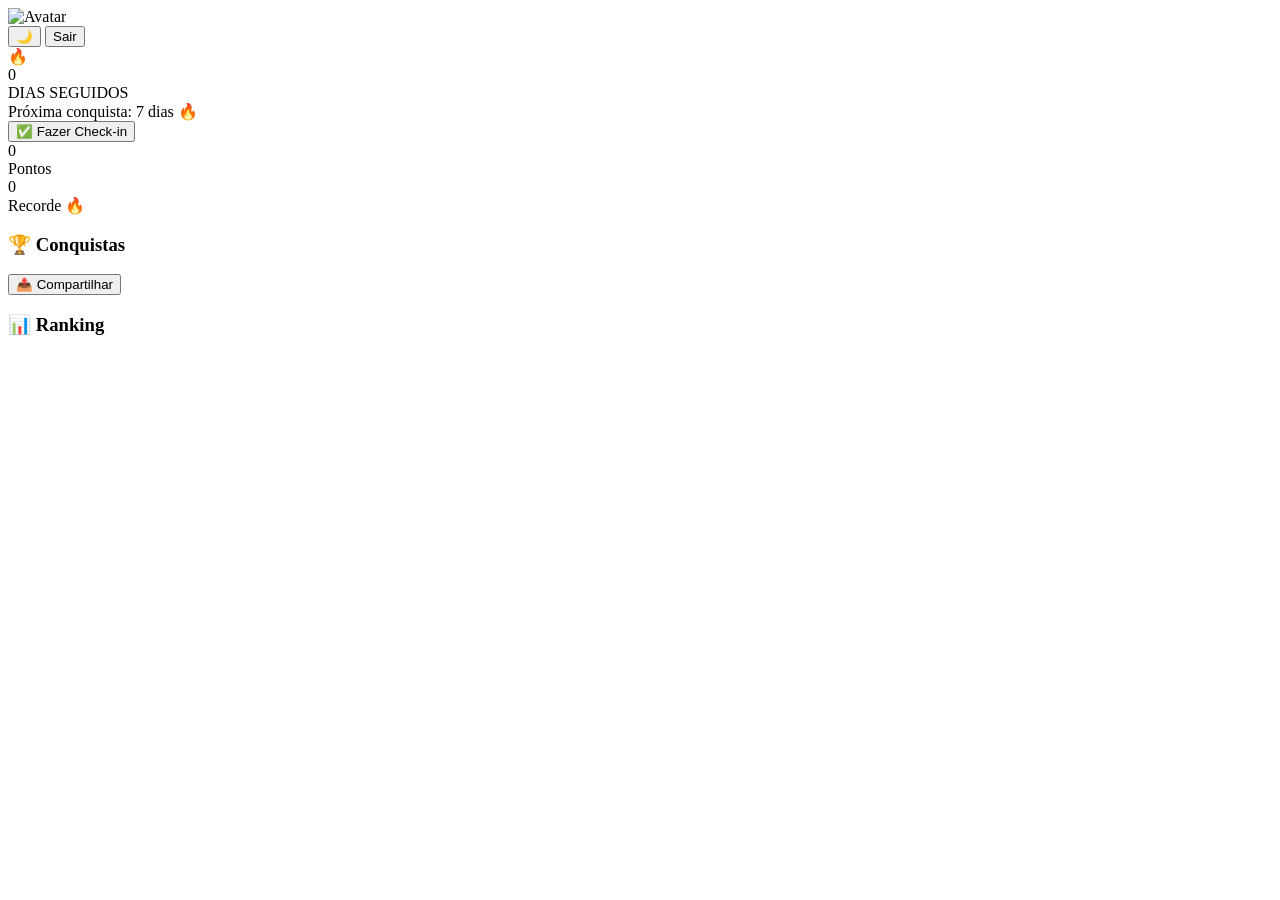
==== app.html @ c15ed6b4 "feat: lançamento do Daily Streak App" ====
<!DOCTYPE html>
<html lang="pt-BR">

<head>
    <meta charset="UTF-8">
    <meta name="viewport" content="width=device-width, initial-scale=1.0">
    <title>Dashboard - Daily Streak</title>
    <link rel="stylesheet" href="css/style.css">
</head>

<body class="dark">
    <div class="container">
        <!-- Cabeçalho -->
        <div class="header">
            <div class="user-info">
                <img id="userAvatar" src="" alt="Avatar">
                <span id="userName"></span>
            </div>
            <button id="btnTheme" class="theme-toggle">🌙</button>
            <button id="btnLogout" class="logout-btn">Sair</button>
        </div>

        <!-- Foguinho Principal -->
        <div class="flame-container">
            <div id="flame" class="flame">🔥</div>
            <div id="streakCount" class="streak-count">0</div>
            <div class="streak-label">DIAS SEGUIDOS</div>
        </div>

        <div class="progress-container">
            <div class="progress-label">Próxima conquista: 7 dias 🔥</div>
            <div class="progress-bar-bg">
                <div id="streakProgress" class="progress-bar-fill" style="width: 0%"></div>
            </div>
        </div>

        <!-- Botão Check-in -->
        <button id="btnCheckin" class="checkin-btn">✅ Fazer Check-in</button>
        <div id="checkinMessage" class="checkin-message"></div>

        <!-- Pontuação -->
        <div class="stats">
            <div class="stat-card">
                <div class="stat-value" id="points">0</div>
                <div class="stat-label">Pontos</div>
            </div>
            <div class="stat-card">
                <div class="stat-value" id="bestStreak">0</div>
                <div class="stat-label">Recorde 🔥</div>
            </div>
        </div>

        <!-- Conquistas -->
        <h3>🏆 Conquistas</h3>
        <div id="achievements" class="achievements-grid">
            <button class="share-achievement-btn" data-achievement="">📤 Compartilhar</button>
        </div>

        <!-- Ranking -->
        <h3>📊 Ranking</h3>
        <div id="ranking" class="ranking-list"></div>
    </div>

    <audio id="checkinSound" preload="auto">
        <source src="https://www.soundjay.com/misc/sounds/bell-ringing-05.mp3" type="audio/mpeg">
    </audio>
    <audio id="achievementSound" preload="auto">
        <source src="https://www.soundjay.com/misc/sounds/fanfare-6.mp3" type="audio/mpeg">
    </audio>

    <script type="module" src="js/app.js"></script>
</body>

</html>
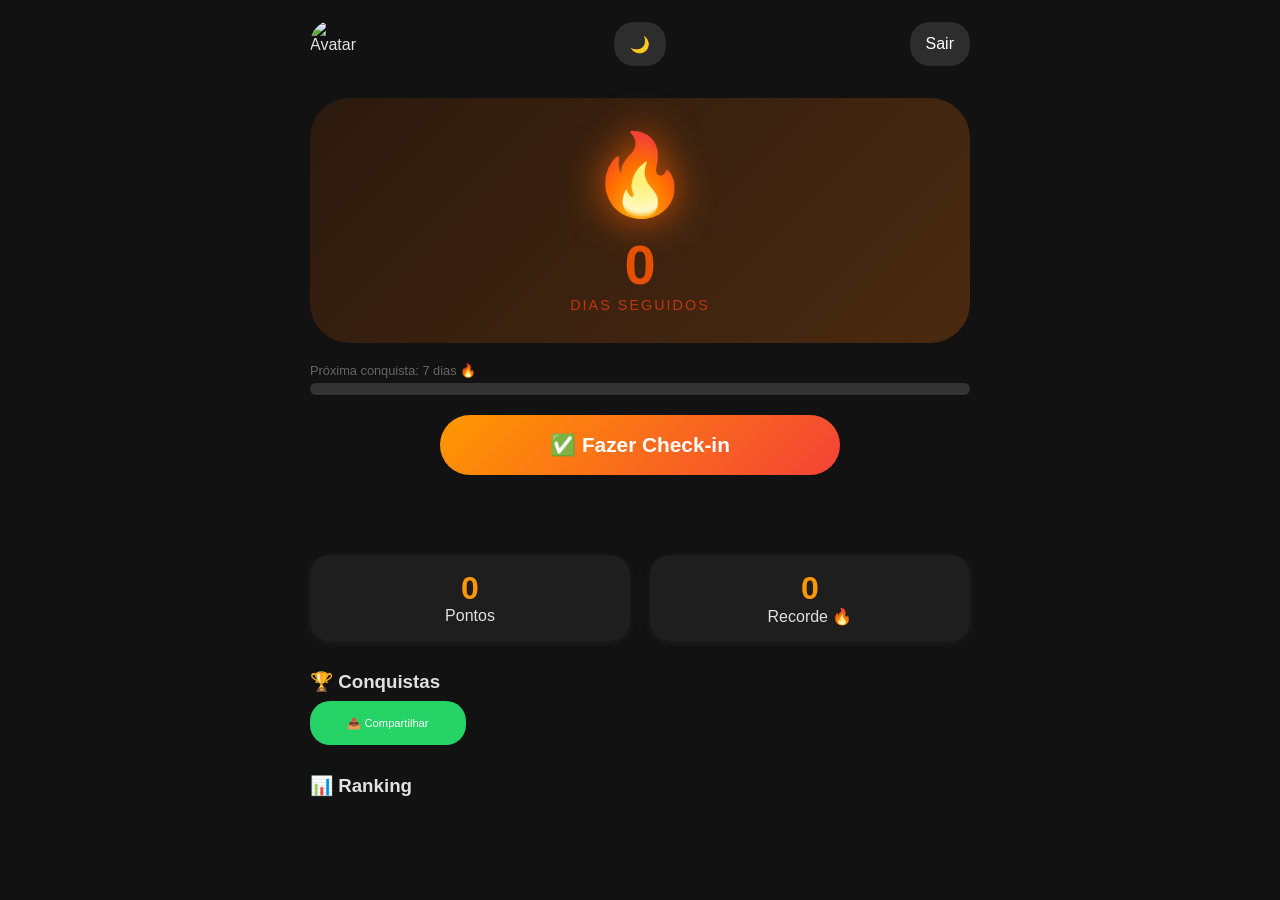
==== commit 7af1f0af: "Update app.html" ====
--- a/app.html
+++ b/app.html
@@ -6,6 +6,20 @@
     <meta name="viewport" content="width=device-width, initial-scale=1.0">
     <title>Dashboard - Daily Streak</title>
     <link rel="stylesheet" href="css/style.css">
+    <!-- ==================== META TAGS PARA RESPONSIVIDADE ==================== -->
+    <meta name="viewport" content="width=device-width, initial-scale=1.0, maximum-scale=1.0, user-scalable=yes">
+    <meta name="theme-color" content="#ff9800">
+    <meta name="apple-mobile-web-app-capable" content="yes">
+    <meta name="apple-mobile-web-app-status-bar-style" content="black-translucent">
+    <meta name="apple-mobile-web-app-title" content="Daily Streak">
+
+    <!-- ==================== PWA ==================== -->
+    <link rel="manifest" href="manifest.json">
+    <link rel="apple-touch-icon" href="assets/icons/icon-192.png">
+
+    <!-- ==================== OTIMIZAÇÃO ==================== -->
+    <meta name="format-detection" content="telephone=no">
+    <meta name="msapplication-tap-highlight" content="no">
 </head>
 
 <body class="dark">
@@ -71,4 +85,4 @@
     <script type="module" src="js/app.js"></script>
 </body>
 
-</html>+</html>
--- a/css/style.css
+++ b/css/style.css
@@ -0,0 +1,416 @@
+* {
+  margin: 0;
+  padding: 0;
+  box-sizing: border-box;
+}
+
+body {
+  font-family: "Segoe UI", Tahoma, Geneva, Verdana, sans-serif;
+  background: #f5f5f5;
+  color: #333;
+  transition: all 0.3s ease;
+}
+
+body.dark {
+  background: #121212;
+  color: #e0e0e0;
+}
+
+.container {
+  max-width: 600px;
+  margin: 0 auto;
+  padding: 20px;
+}
+
+/* Cabeçalho */
+.header {
+  display: flex;
+  align-items: center;
+  justify-content: space-between;
+  gap: 10px;
+  flex-wrap: wrap;
+  margin-bottom: 30px;
+}
+
+.user-info {
+  display: flex;
+  align-items: center;
+  gap: 12px;
+}
+
+.user-info img {
+  width: 48px;
+  height: 48px;
+  border-radius: 50%;
+  object-fit: cover;
+}
+
+.user-info span {
+  font-weight: bold;
+  font-size: 1.1rem;
+}
+
+.theme-toggle,
+.logout-btn {
+  background: #e0e0e0;
+  border: none;
+  padding: 8px 16px;
+  border-radius: 20px;
+  cursor: pointer;
+  font-size: 1rem;
+  transition: 0.2s;
+}
+
+body.dark .theme-toggle,
+body.dark .logout-btn {
+  background: #2d2d2d;
+  color: #fff;
+}
+
+/* Foguinho */
+.flame-container {
+  text-align: center;
+  padding: 30px 0;
+  background: linear-gradient(135deg, #ffe6cc, #ffcc99);
+  border-radius: 40px;
+  margin-bottom: 20px;
+  transition: 0.3s;
+}
+
+body.dark .flame-container {
+  background: linear-gradient(135deg, #2c1a0e, #4a2a10);
+}
+
+.flame {
+  font-size: 5rem;
+  filter: drop-shadow(0 0 20px rgba(255, 100, 0, 0.8));
+  animation: flicker 0.2s infinite alternate;
+}
+
+@keyframes flicker {
+  0% {
+    transform: scale(1);
+    opacity: 1;
+    text-shadow: 0 0 5px orange;
+  }
+  100% {
+    transform: scale(1.05);
+    opacity: 0.95;
+    text-shadow: 0 0 20px red;
+  }
+}
+
+.streak-count {
+  font-size: 3.5rem;
+  font-weight: bold;
+  color: #e65100;
+  margin-top: 10px;
+}
+
+.streak-label {
+  font-size: 0.9rem;
+  letter-spacing: 2px;
+  color: #bf360c;
+}
+
+/* Botão Check-in */
+.checkin-btn {
+  width: 100%;
+  padding: 18px;
+  font-size: 1.3rem;
+  font-weight: bold;
+  background: linear-gradient(135deg, #ff9800, #f44336);
+  color: white;
+  border: none;
+  border-radius: 50px;
+  cursor: pointer;
+  transition: transform 0.1s ease;
+  margin-bottom: 20px;
+}
+
+.checkin-btn:active {
+  transform: scale(0.97);
+}
+
+.checkin-btn:disabled {
+  opacity: 0.6;
+  transform: none;
+  cursor: not-allowed;
+}
+
+.checkin-message {
+  text-align: center;
+  font-size: 0.9rem;
+  margin-bottom: 20px;
+  min-height: 40px;
+}
+
+/* Estatísticas */
+.stats {
+  display: flex;
+  gap: 20px;
+  margin-bottom: 30px;
+}
+
+.stat-card {
+  flex: 1;
+  background: #fff;
+  padding: 15px;
+  border-radius: 20px;
+  text-align: center;
+  box-shadow: 0 2px 8px rgba(0, 0, 0, 0.1);
+}
+
+body.dark .stat-card {
+  background: #1e1e1e;
+  box-shadow: 0 2px 8px rgba(255, 255, 255, 0.05);
+}
+
+.stat-value {
+  font-size: 2rem;
+  font-weight: bold;
+  color: #ff9800;
+}
+
+/* Conquistas */
+.achievements-grid {
+  display: grid;
+  grid-template-columns: repeat(auto-fill, minmax(150px, 1fr));
+  gap: 12px;
+  margin-bottom: 30px;
+}
+
+.achievement-card {
+  background: #f9f9f9;
+  padding: 12px;
+  border-radius: 16px;
+  text-align: center;
+  transition: 0.2s;
+  opacity: 0.5;
+}
+
+.achievement-card.unlocked {
+  opacity: 1;
+  background: linear-gradient(135deg, #ffe0b2, #ffcc80);
+  transform: scale(1.02);
+}
+
+body.dark .achievement-card {
+  background: #2a2a2a;
+}
+
+.achievement-card .icon {
+  font-size: 2rem;
+}
+
+.achievement-card .name {
+  font-weight: bold;
+  font-size: 0.85rem;
+}
+
+/* Ranking */
+.ranking-list {
+  background: #fff;
+  border-radius: 20px;
+  overflow: hidden;
+  box-shadow: 0 2px 8px rgba(0, 0, 0, 0.1);
+}
+
+body.dark .ranking-list {
+  background: #1e1e1e;
+}
+
+.rank-item {
+  display: flex;
+  justify-content: space-between;
+  align-items: center;
+  padding: 12px 16px;
+  border-bottom: 1px solid #eee;
+}
+
+body.dark .rank-item {
+  border-bottom-color: #333;
+}
+
+.rank-number {
+  font-weight: bold;
+  width: 40px;
+}
+
+.rank-name {
+  flex: 1;
+  margin-left: 10px;
+}
+
+.rank-score {
+  font-weight: bold;
+  color: #ff9800;
+}
+
+.progress-container {
+  margin: 20px 0;
+}
+
+.progress-label {
+  font-size: 0.8rem;
+  margin-bottom: 5px;
+  color: #666;
+}
+
+.progress-bar-bg {
+  background: #e0e0e0;
+  border-radius: 20px;
+  height: 12px;
+  overflow: hidden;
+}
+
+.progress-bar-fill {
+  background: linear-gradient(90deg, #ff9800, #f44336);
+  height: 100%;
+  border-radius: 20px;
+  transition: width 0.5s ease;
+  width: 0%;
+}
+
+.share-achievement-btn {
+  background: #25d366;
+  border: none;
+  color: white;
+  padding: 5px 10px;
+  border-radius: 20px;
+  font-size: 0.7rem;
+  cursor: pointer;
+  margin-top: 8px;
+}
+
+.share-achievement-btn:hover {
+  background: #128c7e;
+}
+
+body.dark .progress-bar-bg {
+  background: #333;
+}
+
+/* ==================== RESPONSIVIDADE ==================== */
+
+/* Telas muito pequenas (celular antigo) */
+@media (max-width: 480px) {
+  .container {
+    padding: 12px;
+  }
+
+  h1 {
+    font-size: 1.8rem;
+  }
+
+  .flame {
+    font-size: 3.5rem !important;
+  }
+
+  .streak-count {
+    font-size: 2rem;
+  }
+
+  .btn-go,
+  .checkin-btn {
+    font-size: 1.2rem;
+    padding: 14px;
+  }
+
+  .card-speed {
+    min-width: 120px;
+    padding: 10px;
+  }
+
+  .speed-value {
+    font-size: 1.5rem;
+  }
+
+  .achievements-grid {
+    grid-template-columns: repeat(auto-fill, minmax(130px, 1fr));
+    gap: 8px;
+  }
+
+  .rank-item {
+    padding: 8px 12px;
+    font-size: 0.85rem;
+  }
+
+  .calendar-grid {
+    gap: 3px;
+    padding: 10px;
+  }
+
+  .calendar-day {
+    padding: 4px;
+    font-size: 0.7rem;
+  }
+}
+
+/* Telas médias (tablet) */
+@media (min-width: 481px) and (max-width: 768px) {
+  .container {
+    max-width: 95%;
+    padding: 16px;
+  }
+
+  .achievements-grid {
+    grid-template-columns: repeat(auto-fill, minmax(150px, 1fr));
+  }
+
+  .flame {
+    font-size: 4.5rem !important;
+  }
+}
+
+/* Telas grandes (desktop) */
+@media (min-width: 769px) {
+  .container {
+    max-width: 700px;
+    margin: 0 auto;
+  }
+
+  .checkin-btn {
+    max-width: 400px;
+    margin-left: auto;
+    margin-right: auto;
+    display: block;
+  }
+}
+
+/* ==================== AJUSTES PARA TOQUE ==================== */
+button,
+.btn-go,
+.checkin-btn,
+.share-achievement-btn {
+  cursor: pointer;
+  min-height: 44px; /* Tamanho mínimo para toque em celular */
+}
+
+/* ==================== PREVENÇÃO DE ZOOM EM INPUTS ==================== */
+input,
+textarea,
+select,
+button {
+  font-size: 16px; /* Previne zoom automático no iOS */
+}
+
+/* ==================== SMOOTH SCROLL ==================== */
+html {
+  scroll-behavior: smooth;
+}
+
+/* ==================== MELHORIAS DE PERFORMANCE ==================== */
+* {
+  -webkit-tap-highlight-color: transparent; /* Remove fundo cinza ao tocar no celular */
+}
+
+/* ==================== LAYOUT FLEXÍVEL ==================== */
+.stats {
+  flex-wrap: wrap;
+}
+
+.stat-card {
+  min-width: 100px;
+  flex: 1;
+}
